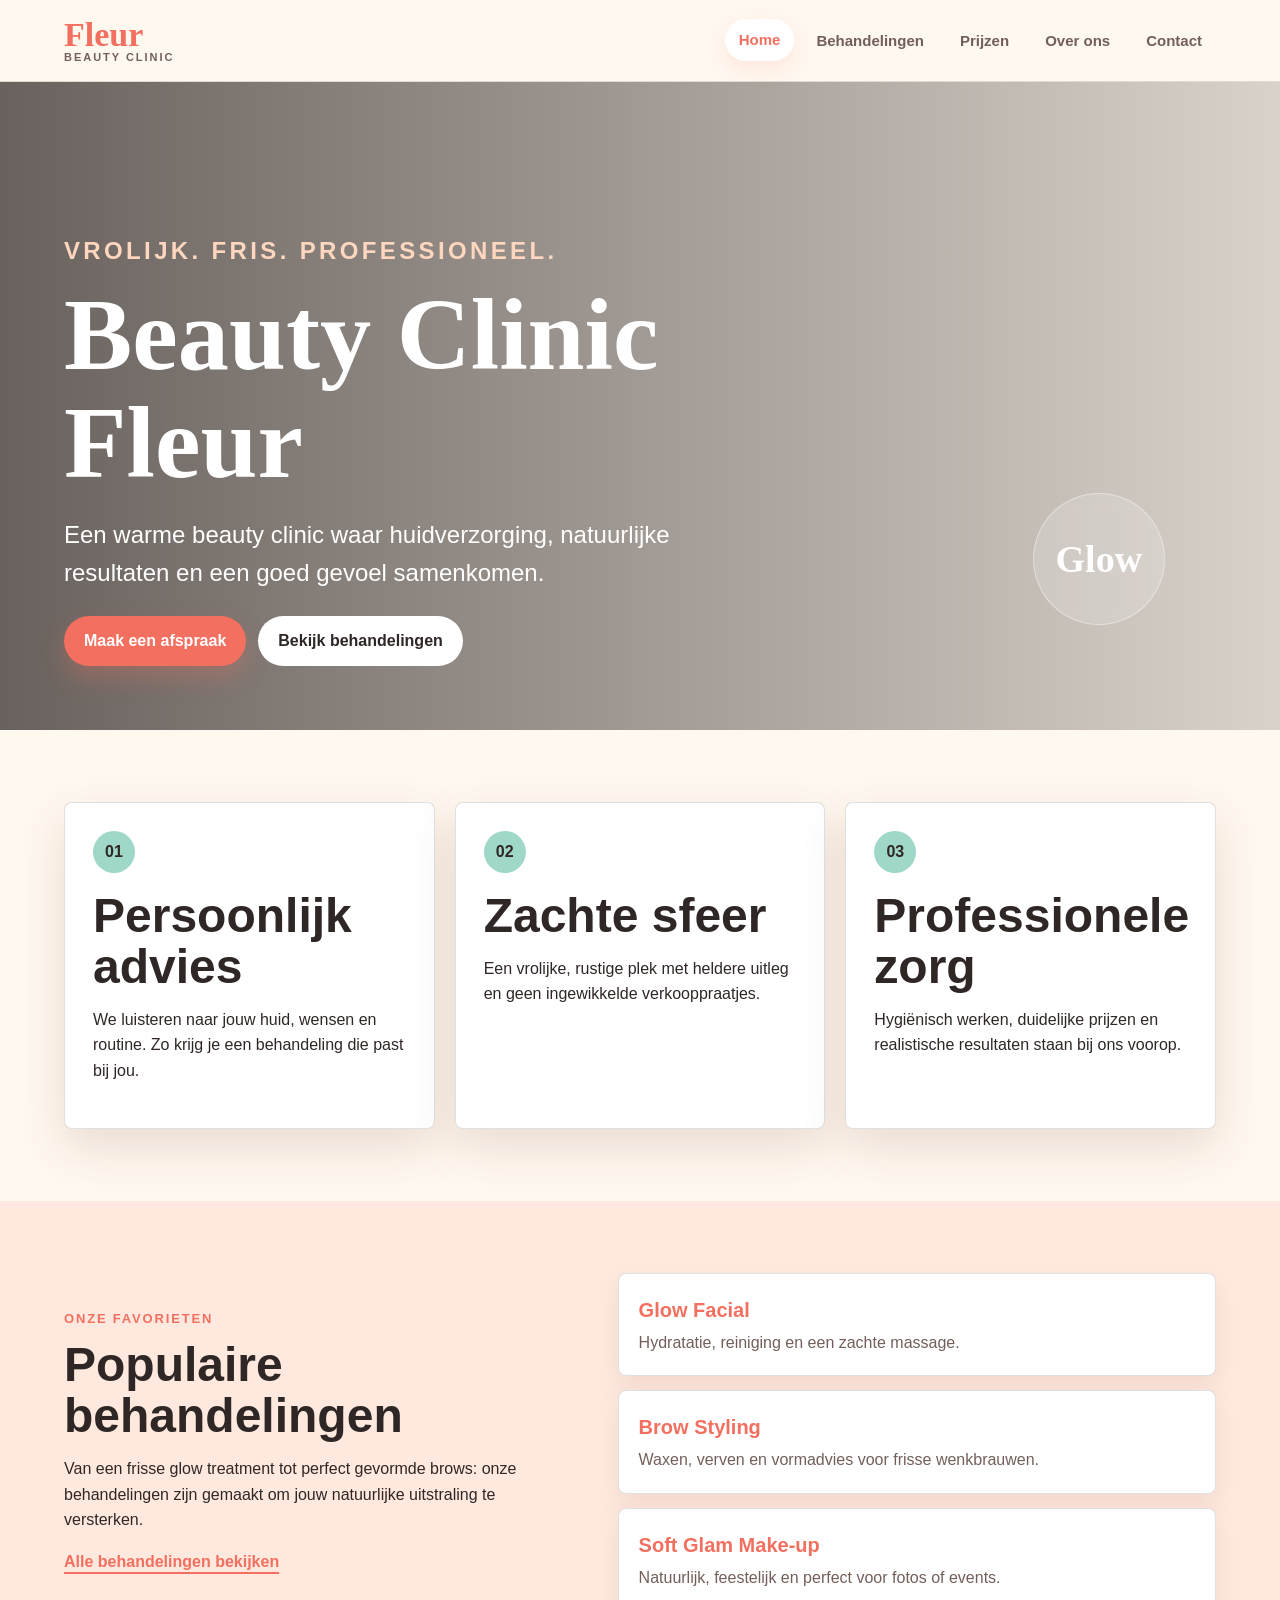
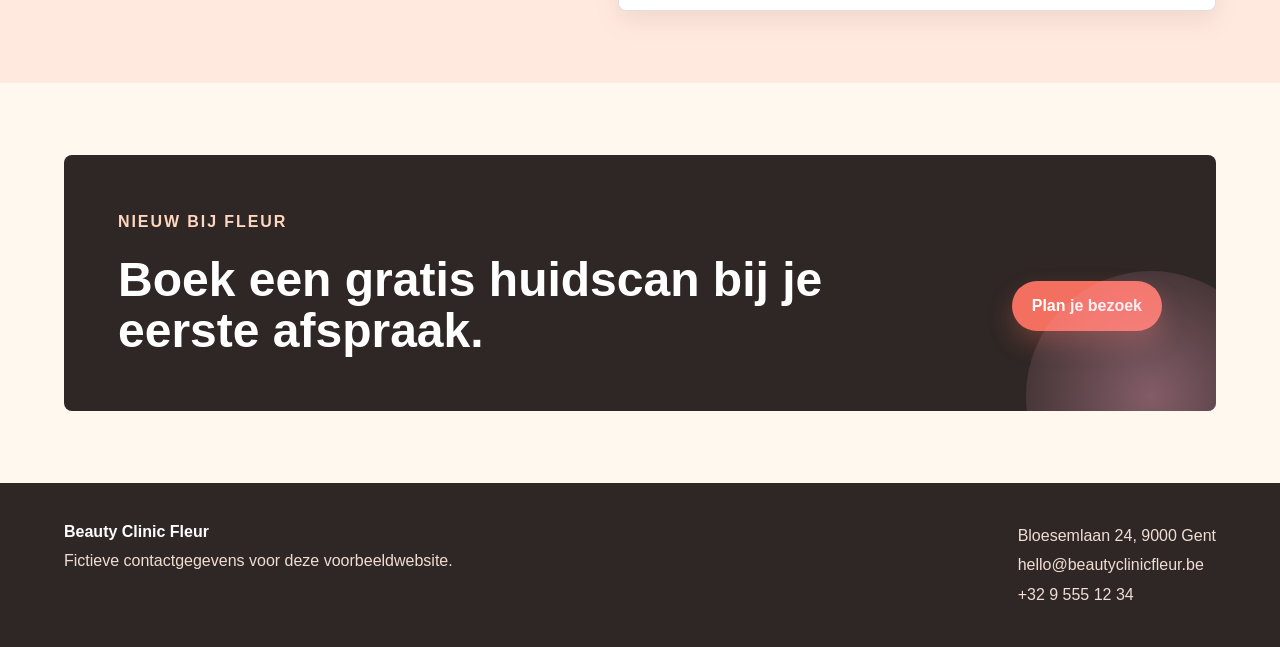
==== index.html @ 75822266 "klaar" ====
<!DOCTYPE html>
<html lang="nl">

<head>
    <meta charset="UTF-8">
    <meta name="viewport" content="width=device-width, initial-scale=1.0">
    <title>Beauty Clinic Fleur | Stralend jezelf</title>
    <meta name="description" content="Beauty Clinic Fleur is een vrolijke, professionele beauty clinic voor huidverzorging, brows, make-up en ontspanning.">
    <link rel="preconnect" href="https://images.unsplash.com">
    <link rel="stylesheet" href="style.css">
    <script src="script.js" defer></script>
</head>

<body>
    <header class="site-header">
        <a class="logo" href="index.html" aria-label="Beauty Clinic Fleur home">
            <span>Fleur</span>
            <small>Beauty Clinic</small>
        </a>
        <button class="menu-button" type="button" aria-expanded="false" aria-controls="site-nav">Menu</button>
        <nav id="site-nav" class="site-nav" aria-label="Hoofdnavigatie">
            <a class="active" href="index.html">Home</a>
            <a href="behandelingen.html">Behandelingen</a>
            <a href="prijzen.html">Prijzen</a>
            <a href="over-ons.html">Over ons</a>
            <a href="contact.html">Contact</a>
        </nav>
    </header>

    <main>
        <section class="hero">
            <div class="floating-badge" aria-hidden="true">Glow</div>
            <div class="hero-content">
                <p class="eyebrow">Vrolijk. Fris. Professioneel.</p>
                <h1>Beauty Clinic Fleur</h1>
                <p>Een warme beauty clinic waar huidverzorging, natuurlijke resultaten en een goed gevoel samenkomen.</p>
                <div class="hero-actions">
                    <a class="button primary" href="contact.html">Maak een afspraak</a>
                    <a class="button secondary" href="behandelingen.html">Bekijk behandelingen</a>
                </div>
            </div>
        </section>

        <section class="intro-grid">
            <article>
                <span class="icon">01</span>
                <h2>Persoonlijk advies</h2>
                <p>We luisteren naar jouw huid, wensen en routine. Zo krijg je een behandeling die past bij jou.</p>
            </article>
            <article>
                <span class="icon">02</span>
                <h2>Zachte sfeer</h2>
                <p>Een vrolijke, rustige plek met heldere uitleg en geen ingewikkelde verkooppraatjes.</p>
            </article>
            <article>
                <span class="icon">03</span>
                <h2>Professionele zorg</h2>
                <p>Hygiënisch werken, duidelijke prijzen en realistische resultaten staan bij ons voorop.</p>
            </article>
        </section>

        <section class="split-section">
            <div>
                <p class="eyebrow">Onze favorieten</p>
                <h2>Populaire behandelingen</h2>
                <p>Van een frisse glow treatment tot perfect gevormde brows: onze behandelingen zijn gemaakt om jouw natuurlijke uitstraling te versterken.</p>
                <a class="text-link" href="behandelingen.html">Alle behandelingen bekijken</a>
            </div>
            <div class="service-list">
                <a href="behandelingen.html#facials">
                    <strong>Glow Facial</strong>
                    <span>Hydratatie, reiniging en een zachte massage.</span>
                </a>
                <a href="behandelingen.html#brows">
                    <strong>Brow Styling</strong>
                    <span>Waxen, verven en vormadvies voor frisse wenkbrauwen.</span>
                </a>
                <a href="behandelingen.html#makeup">
                    <strong>Soft Glam Make-up</strong>
                    <span>Natuurlijk, feestelijk en perfect voor fotos of events.</span>
                </a>
            </div>
        </section>

        <section class="banner">
            <p>Nieuw bij Fleur</p>
            <h2>Boek een gratis huidscan bij je eerste afspraak.</h2>
            <a class="button primary" href="contact.html">Plan je bezoek</a>
        </section>
    </main>

    <footer class="site-footer">
        <div>
            <strong>Beauty Clinic Fleur</strong>
            <p>Fictieve contactgegevens voor deze voorbeeldwebsite.</p>
        </div>
        <div>
            <p>Bloesemlaan 24, 9000 Gent</p>
            <p>hello@beautyclinicfleur.be</p>
            <p>+32 9 555 12 34</p>
        </div>
    </footer>
</body>

</html>
---- style.css ----
:root {
    --cream: #fff8ef;
    --peach: #ffd6be;
    --coral: #f36f5f;
    --pink: #f7a7c4;
    --mint: #9fd8c8;
    --ink: #2f2725;
    --muted: #735f5a;
    --white: #ffffff;
    --line: rgba(47, 39, 37, 0.14);
    --shadow: 0 18px 45px rgba(127, 72, 61, 0.16);
}

* {
    box-sizing: border-box;
}

html {
    scroll-behavior: smooth;
}

body {
    margin: 0;
    background: var(--cream);
    color: var(--ink);
    font-family: Arial, Helvetica, sans-serif;
    line-height: 1.6;
    overflow-x: hidden;
}

img {
    display: block;
    max-width: 100%;
}

a {
    color: inherit;
}

.site-header {
    position: sticky;
    top: 0;
    z-index: 10;
    display: flex;
    align-items: center;
    justify-content: space-between;
    gap: 24px;
    padding: 18px clamp(20px, 5vw, 72px);
    background: rgba(255, 248, 239, 0.92);
    border-bottom: 1px solid var(--line);
    backdrop-filter: blur(14px);
    transition: box-shadow 220ms ease, padding 220ms ease, background 220ms ease;
}

.site-header.scrolled {
    padding-top: 12px;
    padding-bottom: 12px;
    background: rgba(255, 248, 239, 0.98);
    box-shadow: 0 10px 30px rgba(127, 72, 61, 0.12);
}

.logo {
    text-decoration: none;
    display: grid;
    gap: 0;
    line-height: 1;
}

.logo span {
    color: var(--coral);
    font-family: Georgia, "Times New Roman", serif;
    font-size: 34px;
    font-weight: 700;
}

.logo small {
    color: var(--muted);
    font-size: 11px;
    font-weight: 700;
    letter-spacing: 0.18em;
    text-transform: uppercase;
}

.site-nav {
    display: flex;
    align-items: center;
    gap: 8px;
}

.site-nav a {
    border-radius: 999px;
    padding: 9px 14px;
    color: var(--muted);
    font-size: 15px;
    font-weight: 700;
    text-decoration: none;
    transition: color 180ms ease, background 180ms ease, transform 180ms ease, box-shadow 180ms ease;
}

.site-nav a:hover,
.site-nav a.active {
    background: var(--white);
    color: var(--coral);
    box-shadow: 0 8px 20px rgba(243, 111, 95, 0.12);
    transform: translateY(-1px);
}

.menu-button {
    display: none;
    border: 1px solid var(--line);
    border-radius: 999px;
    background: var(--white);
    color: var(--ink);
    font: inherit;
    font-weight: 700;
    padding: 9px 14px;
}

.hero {
    position: relative;
    overflow: hidden;
    min-height: 72vh;
    display: grid;
    align-items: end;
    padding: clamp(90px, 11vw, 150px) clamp(20px, 5vw, 72px) 64px;
    background:
        linear-gradient(90deg, rgba(47, 39, 37, 0.72), rgba(47, 39, 37, 0.18)),
        url("https://images.unsplash.com/photo-1522335789203-aabd1fc54bc9?auto=format&fit=crop&w=1800&q=85") center / cover;
    color: var(--white);
}

.hero-content {
    position: relative;
    z-index: 1;
    width: min(760px, 100%);
    animation: heroRise 820ms ease both;
}

.floating-badge {
    position: absolute;
    right: clamp(24px, 9vw, 130px);
    bottom: clamp(34px, 9vw, 105px);
    z-index: 1;
    display: grid;
    place-items: center;
    width: clamp(86px, 12vw, 132px);
    aspect-ratio: 1;
    border: 1px solid rgba(255, 255, 255, 0.38);
    border-radius: 50%;
    background: rgba(255, 255, 255, 0.18);
    color: var(--white);
    font-family: Georgia, "Times New Roman", serif;
    font-size: clamp(24px, 4vw, 38px);
    font-weight: 700;
    backdrop-filter: blur(10px);
    animation: floatBadge 4s ease-in-out infinite;
}

.eyebrow,
.tag {
    margin: 0 0 10px;
    color: var(--coral);
    font-size: 13px;
    font-weight: 800;
    letter-spacing: 0.14em;
    text-transform: uppercase;
}

.hero .eyebrow {
    color: #ffd6be;
}

h1,
h2,
h3,
p {
    margin-top: 0;
}

h1,
h2 {
    line-height: 1.06;
}

h1 {
    margin-bottom: 18px;
    font-family: Georgia, "Times New Roman", serif;
    font-size: clamp(48px, 8vw, 108px);
}

h2 {
    margin-bottom: 14px;
    font-size: clamp(28px, 4vw, 48px);
}

.hero p {
    max-width: 620px;
    font-size: clamp(18px, 2.2vw, 24px);
}

.hero-actions,
.banner {
    display: flex;
    flex-wrap: wrap;
    gap: 12px;
    align-items: center;
}

.button {
    display: inline-flex;
    align-items: center;
    justify-content: center;
    min-height: 46px;
    border: 0;
    border-radius: 999px;
    padding: 12px 20px;
    font: inherit;
    font-weight: 800;
    text-decoration: none;
    cursor: pointer;
    transition: transform 180ms ease, box-shadow 180ms ease, background 180ms ease;
}

.button:hover {
    transform: translateY(-2px);
}

.button.primary {
    background: var(--coral);
    color: var(--white);
    box-shadow: 0 12px 24px rgba(243, 111, 95, 0.28);
}

.button.secondary {
    background: var(--white);
    color: var(--ink);
}

.intro-grid,
.cards-grid,
.values {
    display: grid;
    grid-template-columns: repeat(3, minmax(0, 1fr));
    gap: 20px;
    padding: 72px clamp(20px, 5vw, 72px);
}

.intro-grid article,
.values article,
.note-section,
.contact-info,
.contact-form {
    border: 1px solid var(--line);
    border-radius: 8px;
    background: var(--white);
    padding: 28px;
    box-shadow: var(--shadow);
    transition: transform 220ms ease, box-shadow 220ms ease;
}

.intro-grid article:hover,
.values article:hover,
.service-card:hover,
.contact-info:hover {
    transform: translateY(-6px);
    box-shadow: 0 26px 55px rgba(127, 72, 61, 0.2);
}

.icon {
    display: inline-grid;
    place-items: center;
    width: 42px;
    height: 42px;
    margin-bottom: 18px;
    border-radius: 50%;
    background: var(--mint);
    color: var(--ink);
    font-weight: 800;
}

.split-section,
.story-section,
.contact-layout {
    display: grid;
    grid-template-columns: 0.9fr 1.1fr;
    gap: clamp(28px, 5vw, 64px);
    align-items: center;
    padding: 72px clamp(20px, 5vw, 72px);
}

.split-section {
    background: #ffe9df;
}

.text-link {
    color: var(--coral);
    font-weight: 800;
    text-decoration-thickness: 2px;
    text-underline-offset: 5px;
}

.service-list {
    display: grid;
    gap: 14px;
}

.service-list a {
    display: grid;
    gap: 4px;
    border: 1px solid var(--line);
    border-radius: 8px;
    background: var(--white);
    padding: 20px;
    text-decoration: none;
    box-shadow: 0 10px 25px rgba(127, 72, 61, 0.1);
    transition: transform 200ms ease, box-shadow 200ms ease, border-color 200ms ease;
}

.service-list a:hover {
    border-color: rgba(243, 111, 95, 0.4);
    transform: translateX(8px);
    box-shadow: 0 18px 35px rgba(127, 72, 61, 0.16);
}

.service-list strong {
    color: var(--coral);
    font-size: 20px;
}

.service-list span,
.muted {
    color: var(--muted);
}

.banner {
    position: relative;
    overflow: hidden;
    justify-content: space-between;
    margin: 72px clamp(20px, 5vw, 72px);
    border-radius: 8px;
    background: var(--ink);
    color: var(--white);
    padding: clamp(28px, 5vw, 54px);
}

.banner::after {
    content: "";
    position: absolute;
    inset: auto -60px -110px auto;
    width: 250px;
    height: 250px;
    border-radius: 50%;
    background: radial-gradient(circle, rgba(247, 167, 196, 0.42), rgba(247, 167, 196, 0));
    animation: softPulse 5s ease-in-out infinite;
}

.banner p {
    width: 100%;
    margin-bottom: 8px;
    color: var(--peach);
    font-weight: 800;
    letter-spacing: 0.12em;
    text-transform: uppercase;
}

.banner h2 {
    max-width: 780px;
    margin-bottom: 0;
}

.page-hero {
    position: relative;
    overflow: hidden;
    padding: 92px clamp(20px, 5vw, 72px) 56px;
    background: linear-gradient(135deg, #fff8ef 0%, #ffe0ef 52%, #d9f2e9 100%);
}

.page-hero::after {
    content: "";
    position: absolute;
    right: clamp(18px, 8vw, 120px);
    top: 42px;
    width: 94px;
    height: 94px;
    border: 16px solid rgba(243, 111, 95, 0.16);
    border-radius: 50%;
    animation: spinFlower 12s linear infinite;
}

.page-hero.compact h1 {
    font-size: clamp(44px, 7vw, 82px);
}

.page-hero p {
    max-width: 650px;
    color: var(--muted);
    font-size: 20px;
}

.cards-grid {
    grid-template-columns: repeat(2, minmax(0, 1fr));
}

.service-card {
    overflow: hidden;
    border: 1px solid var(--line);
    border-radius: 8px;
    background: var(--white);
    box-shadow: var(--shadow);
    transition: transform 220ms ease, box-shadow 220ms ease;
}

.service-card img {
    width: 100%;
    aspect-ratio: 16 / 10;
    object-fit: cover;
    transition: transform 420ms ease;
}

.service-card:hover img {
    transform: scale(1.04);
}

.service-card div {
    padding: 24px;
}

.service-card h2 {
    font-size: 28px;
}

.pricing-table {
    width: min(980px, calc(100% - 40px));
    margin: 54px auto;
    border: 1px solid var(--line);
    border-radius: 8px;
    overflow: hidden;
    background: var(--white);
    box-shadow: var(--shadow);
}

.price-row {
    display: grid;
    grid-template-columns: 1fr 150px 90px;
    gap: 16px;
    align-items: center;
    padding: 20px 24px;
    border-bottom: 1px solid var(--line);
    transition: background 180ms ease, transform 180ms ease;
}

.price-row:hover,
.price-row.selected {
    background: #fff1e8;
    transform: scale(1.01);
}

.price-row:last-child {
    border-bottom: 0;
}

.price-row.featured {
    background: #ffe9df;
}

.price-row span {
    font-size: 18px;
    font-weight: 800;
}

.price-row small {
    color: var(--muted);
}

.price-row strong {
    color: var(--coral);
    font-size: 22px;
    text-align: right;
}

.note-section {
    width: min(980px, calc(100% - 40px));
    margin: 0 auto 72px;
}

.story-section img {
    width: 100%;
    border-radius: 8px;
    aspect-ratio: 4 / 3;
    object-fit: cover;
    box-shadow: var(--shadow);
}

.values {
    padding-top: 0;
}

.contact-layout {
    align-items: start;
}

.contact-info h2 {
    color: var(--coral);
}

.contact-form {
    display: grid;
    gap: 10px;
}

label {
    font-weight: 800;
}

input,
select,
textarea {
    width: 100%;
    border: 1px solid var(--line);
    border-radius: 8px;
    background: #fffaf5;
    color: var(--ink);
    font: inherit;
    padding: 13px 14px;
    transition: border-color 180ms ease, box-shadow 180ms ease, background 180ms ease;
}

input:focus,
select:focus,
textarea:focus {
    outline: none;
    border-color: var(--coral);
    background: var(--white);
    box-shadow: 0 0 0 4px rgba(243, 111, 95, 0.14);
}

textarea {
    resize: vertical;
}

.form-note {
    margin: 0;
    color: var(--muted);
    font-size: 14px;
}

.form-success {
    min-height: 26px;
    margin: 0;
    color: #2f7d66;
    font-weight: 800;
}

.reveal {
    opacity: 0;
    transform: translateY(26px);
    transition: opacity 650ms ease, transform 650ms ease;
}

.reveal.visible {
    opacity: 1;
    transform: translateY(0);
}

.sparkle {
    position: fixed;
    z-index: 30;
    width: 12px;
    height: 12px;
    border-radius: 50%;
    pointer-events: none;
    background: var(--pink);
    box-shadow: 0 0 18px rgba(247, 167, 196, 0.8);
    animation: sparklePop 650ms ease forwards;
}

.site-footer {
    display: flex;
    justify-content: space-between;
    gap: 24px;
    padding: 36px clamp(20px, 5vw, 72px);
    background: var(--ink);
    color: var(--white);
}

.site-footer p {
    margin: 4px 0;
    color: #f2ddd3;
}

@media (max-width: 820px) {
    .site-header {
        align-items: start;
        flex-wrap: wrap;
    }

    .menu-button {
        display: inline-flex;
    }

    .site-nav {
        display: none;
        width: 100%;
        flex-direction: column;
        align-items: stretch;
    }

    .site-nav.open {
        display: flex;
    }

    .site-nav a {
        border-radius: 8px;
        background: var(--white);
    }

    .intro-grid,
    .cards-grid,
    .values,
    .split-section,
    .story-section,
    .contact-layout {
        grid-template-columns: 1fr;
    }

    .hero {
        min-height: 66vh;
    }

    .price-row {
        grid-template-columns: 1fr;
        gap: 4px;
    }

    .price-row strong {
        text-align: left;
    }

    .site-footer {
        flex-direction: column;
    }
}

@keyframes heroRise {
    from {
        opacity: 0;
        transform: translateY(28px);
    }

    to {
        opacity: 1;
        transform: translateY(0);
    }
}

@keyframes floatBadge {
    0%,
    100% {
        transform: translateY(0) rotate(-5deg);
    }

    50% {
        transform: translateY(-16px) rotate(4deg);
    }
}

@keyframes softPulse {
    0%,
    100% {
        opacity: 0.55;
        transform: scale(1);
    }

    50% {
        opacity: 0.9;
        transform: scale(1.14);
    }
}

@keyframes spinFlower {
    to {
        transform: rotate(360deg);
    }
}

@keyframes sparklePop {
    from {
        opacity: 1;
        transform: translate(-50%, -50%) scale(0.4);
    }

    to {
        opacity: 0;
        transform: translate(-50%, -90%) scale(1.8);
    }
}

@media (prefers-reduced-motion: reduce) {
    *,
    *::before,
    *::after {
        scroll-behavior: auto !important;
        animation-duration: 0.001ms !important;
        animation-iteration-count: 1 !important;
        transition-duration: 0.001ms !important;
    }

    .reveal {
        opacity: 1;
        transform: none;
    }
}
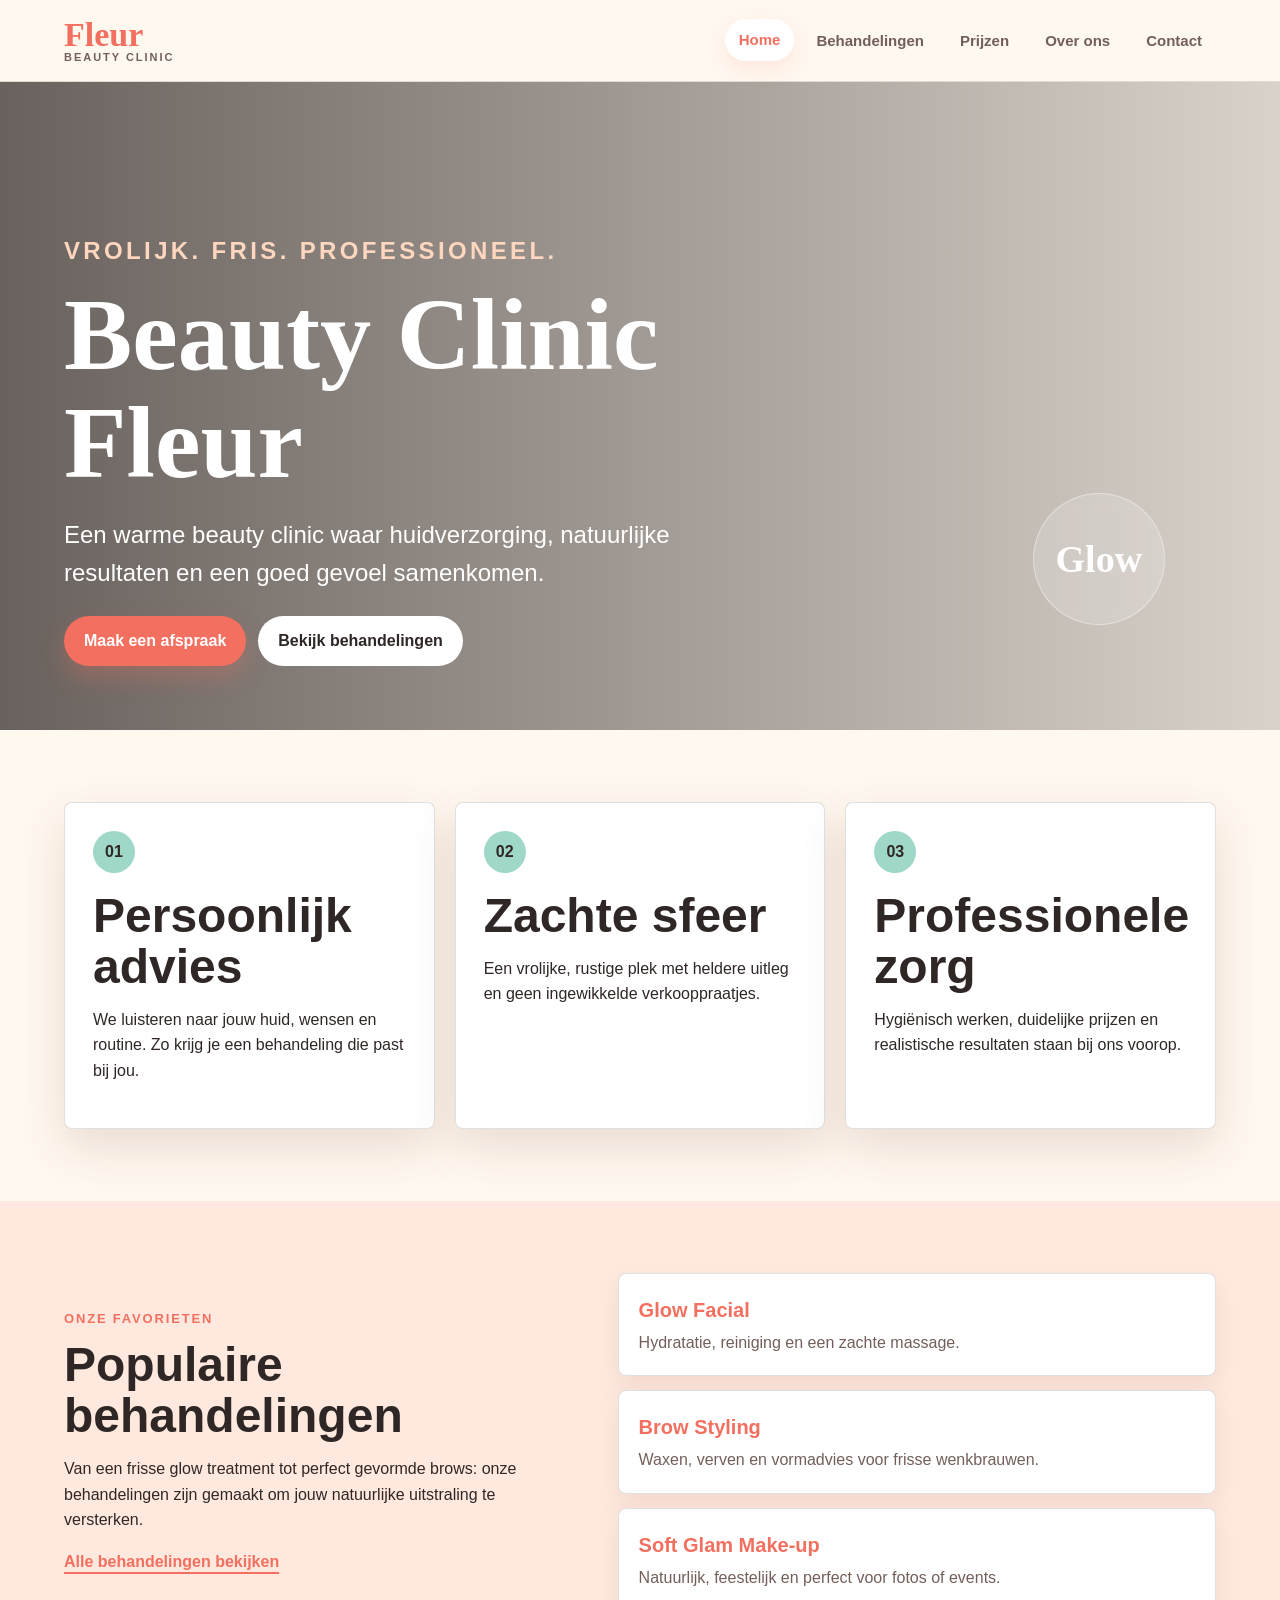
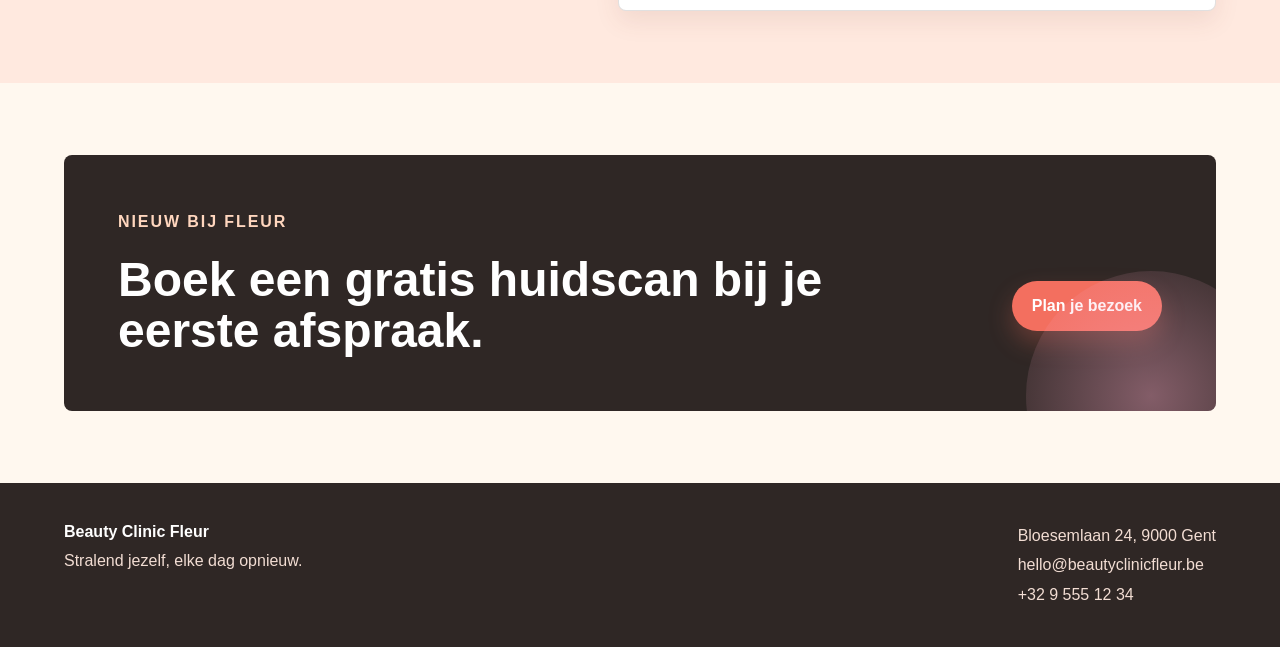
==== commit 1f42af67: "fix" ====
--- a/index.html
+++ b/index.html
@@ -92,7 +92,7 @@
     <footer class="site-footer">
         <div>
             <strong>Beauty Clinic Fleur</strong>
-            <p>Fictieve contactgegevens voor deze voorbeeldwebsite.</p>
+            <p>Stralend jezelf, elke dag opnieuw.</p>
         </div>
         <div>
             <p>Bloesemlaan 24, 9000 Gent</p>
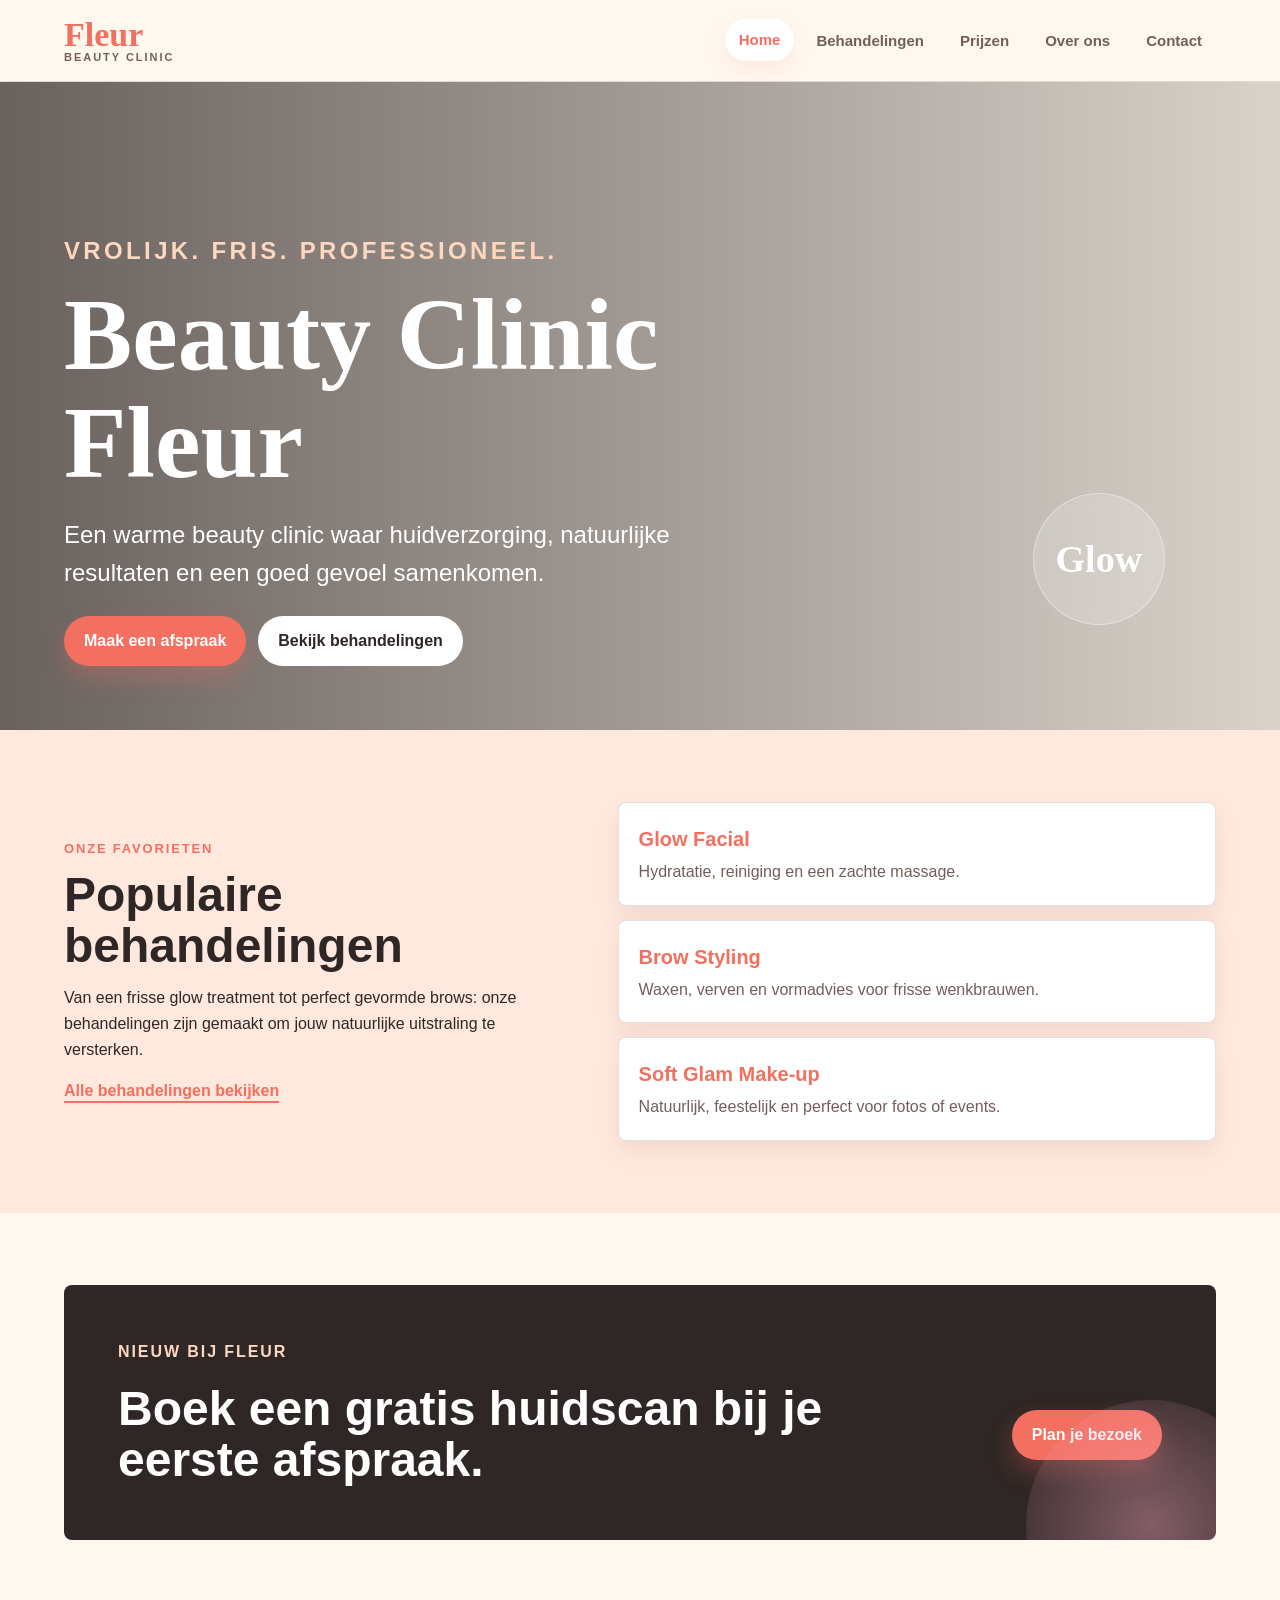
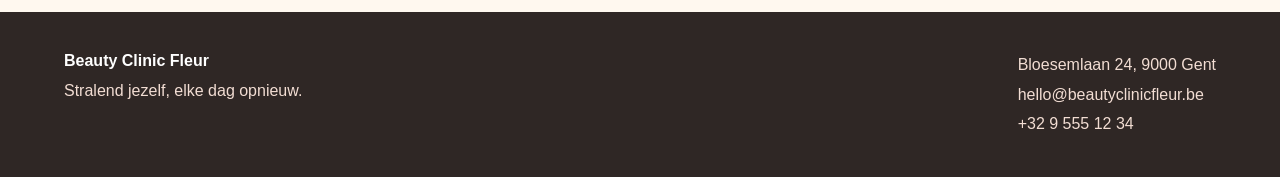
==== commit 19bfeffd: "fix" ====
--- a/index.html
+++ b/index.html
@@ -39,24 +39,6 @@
                     <a class="button secondary" href="behandelingen.html">Bekijk behandelingen</a>
                 </div>
             </div>
-        </section>
-
-        <section class="intro-grid">
-            <article>
-                <span class="icon">01</span>
-                <h2>Persoonlijk advies</h2>
-                <p>We luisteren naar jouw huid, wensen en routine. Zo krijg je een behandeling die past bij jou.</p>
-            </article>
-            <article>
-                <span class="icon">02</span>
-                <h2>Zachte sfeer</h2>
-                <p>Een vrolijke, rustige plek met heldere uitleg en geen ingewikkelde verkooppraatjes.</p>
-            </article>
-            <article>
-                <span class="icon">03</span>
-                <h2>Professionele zorg</h2>
-                <p>Hygiënisch werken, duidelijke prijzen en realistische resultaten staan bij ons voorop.</p>
-            </article>
         </section>
 
         <section class="split-section">
